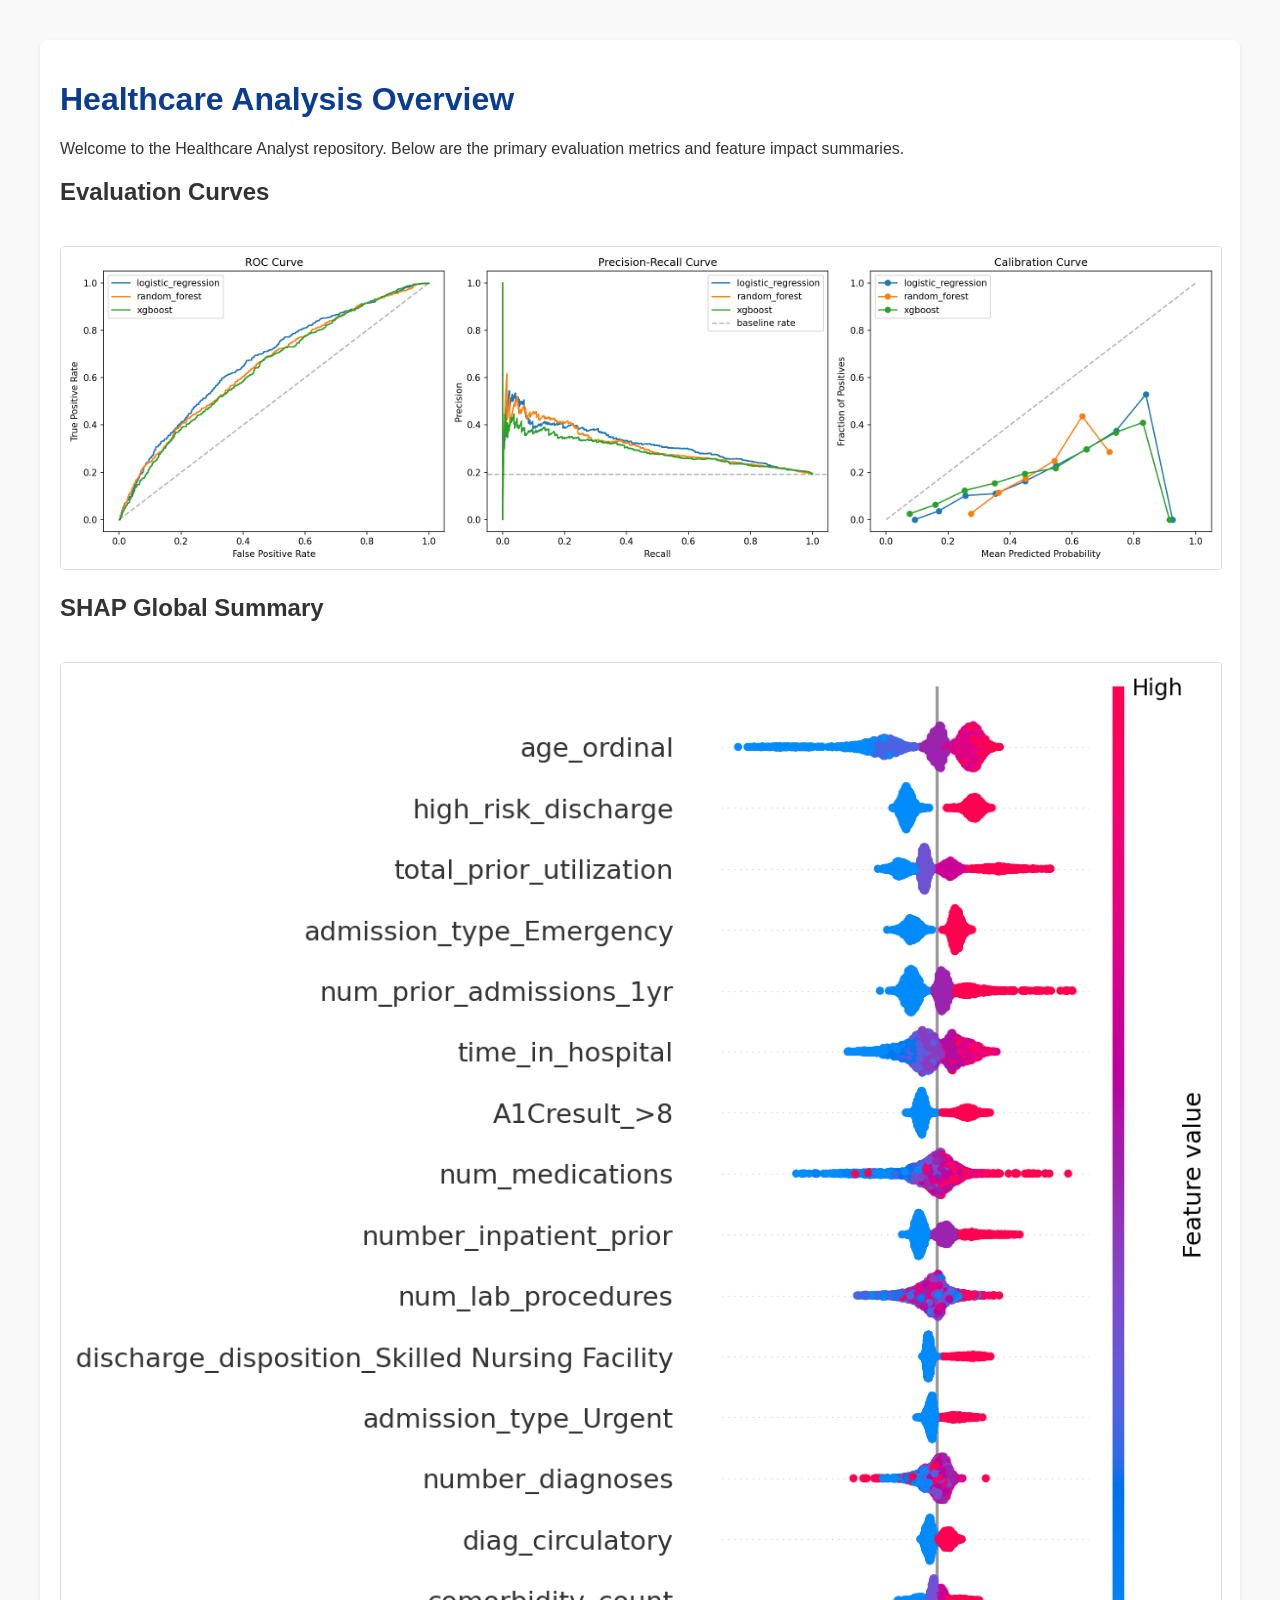
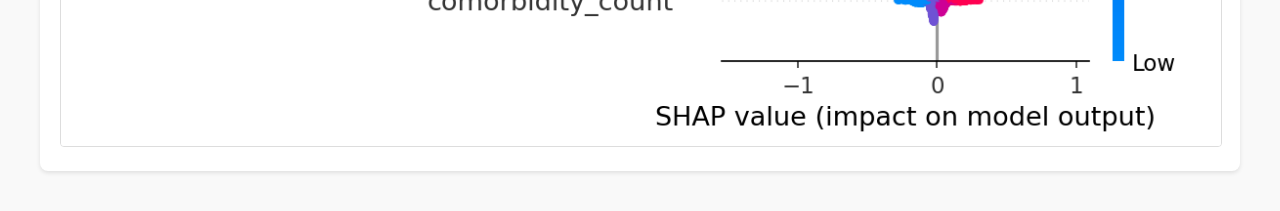
==== index.html @ 2f29ef71 "Rename index,html to index.html" ====
<!DOCTYPE html>
<html lang="en">
<head>
    <meta charset="UTF-8">
    <meta name="viewport" content="width=device-width, initial-scale=1.0">
    <title>Healthcare Analyst Dashboard</title>
    <style>
        body { font-family: Arial, sans-serif; margin: 40px; background-color: #f9f9f9; color: #333; }
        h1 { color: #0A3D91; }
        .container { background: white; padding: 20px; border-radius: 8px; box-shadow: 0 2px 4px rgba(0,0,0,0.1); }
        img { max-width: 100%; height: auto; margin-top: 20px; border: 1px solid #ddd; border-radius: 4px; }
    </style>
</head>
<body>
    <div class="container">
        <h1>Healthcare Analysis Overview</h1>
        <p>Welcome to the Healthcare Analyst repository. Below are the primary evaluation metrics and feature impact summaries.</p>
        
        <h2>Evaluation Curves</h2>
        <img src="evaluation_curves.png" alt="Evaluation Curves">

        <h2>SHAP Global Summary</h2>
        <img src="shap_global_summary.png" alt="SHAP Global Summary">
    </div>
</body>
</html>
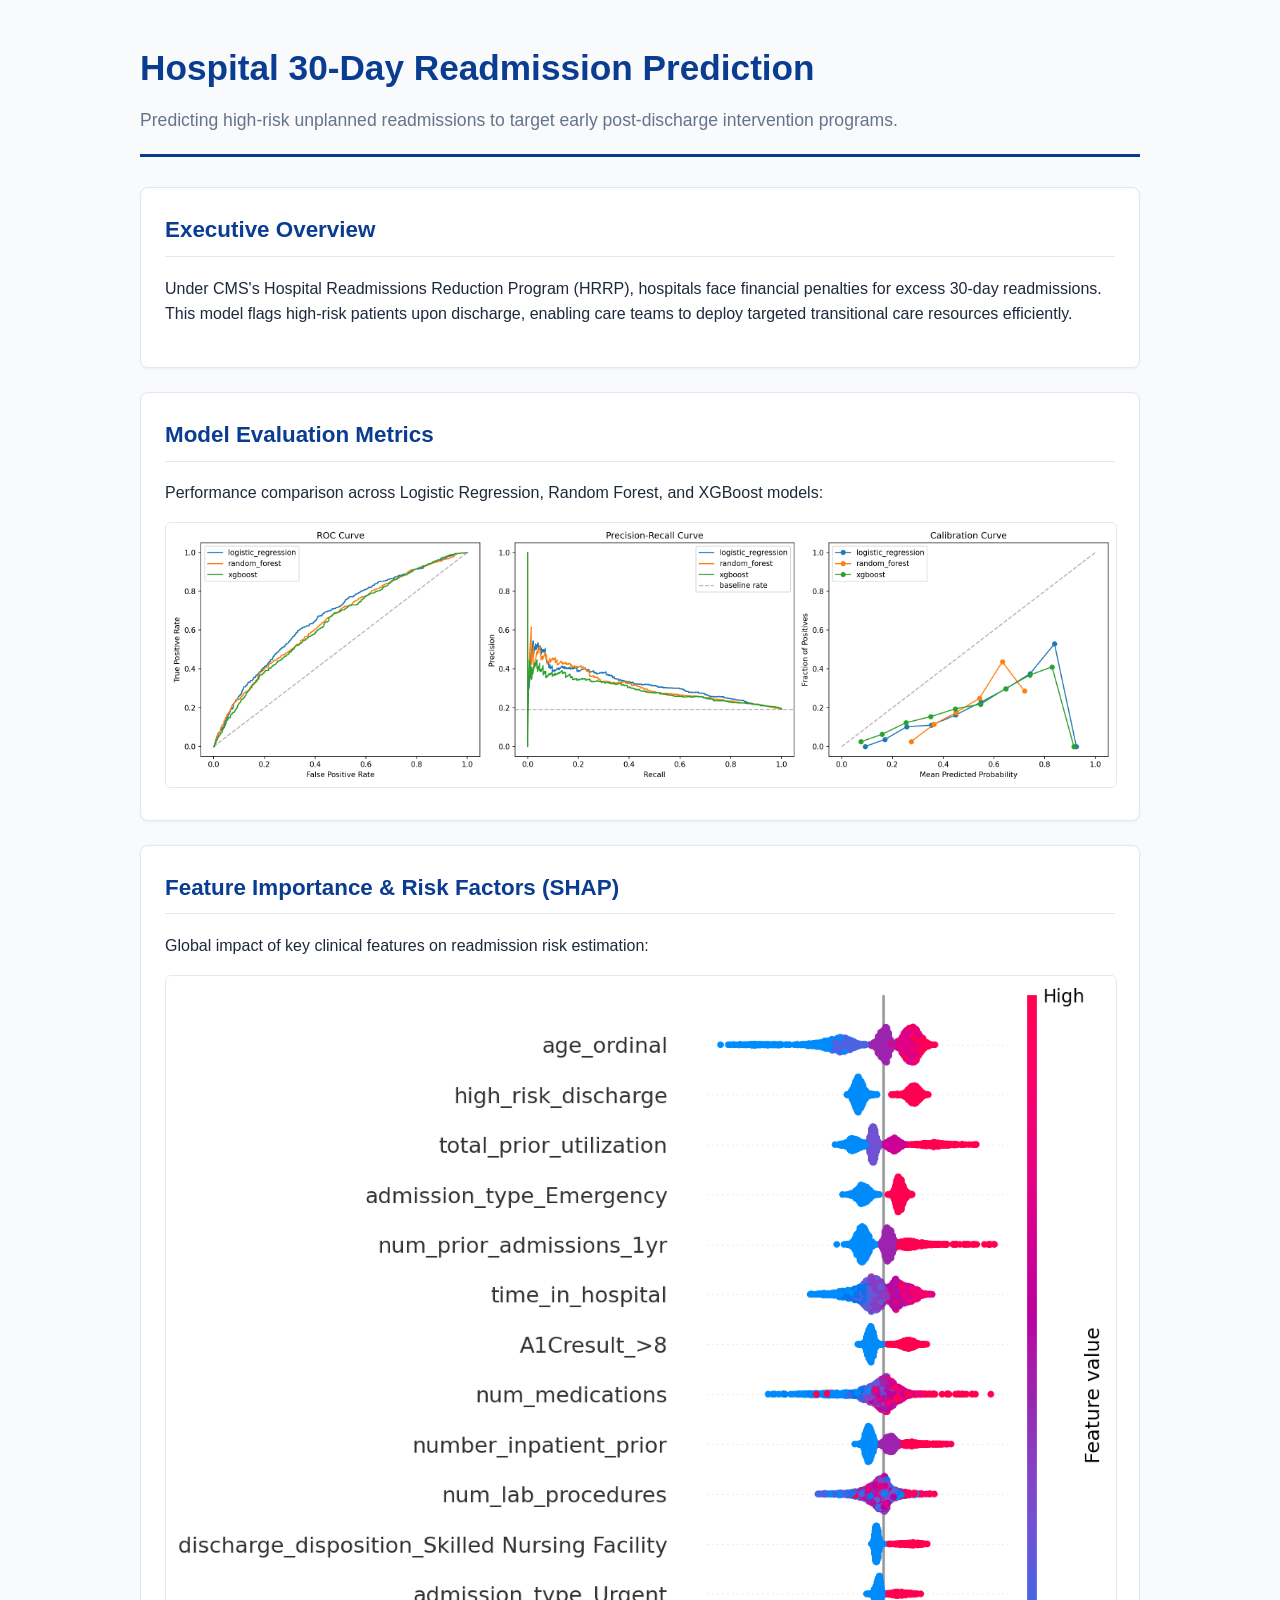
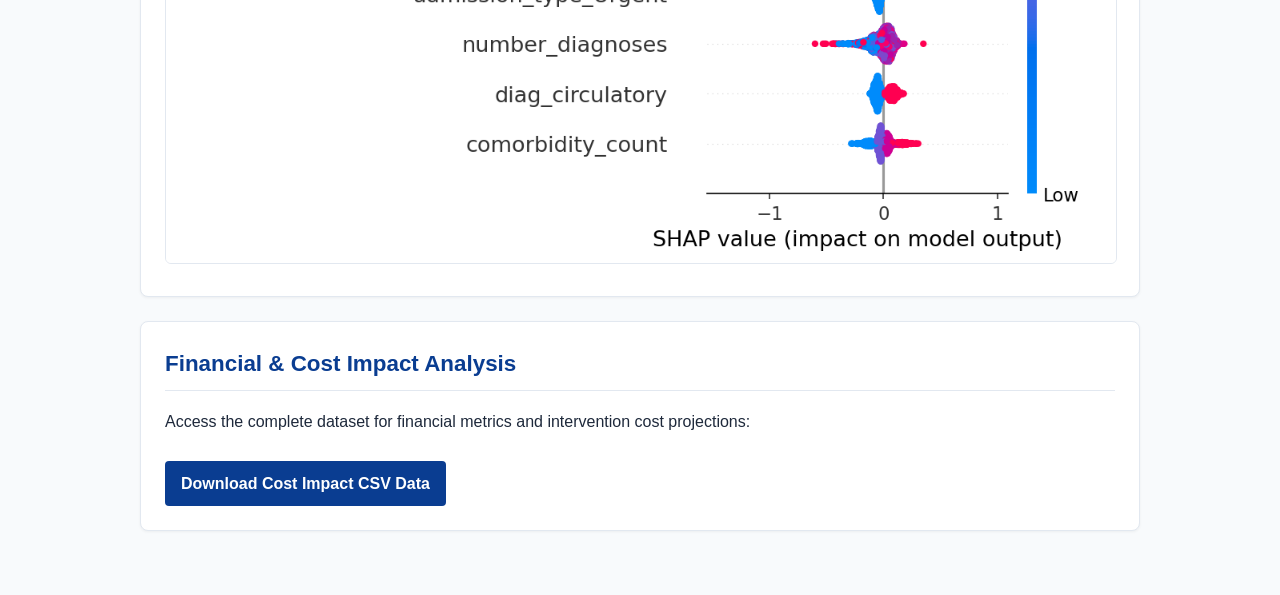
==== commit 0f1a59f4: "Revise title and enhance hospital dashboard content Updated the title and added content for hospital" ====
--- a/index.html
+++ b/index.html
@@ -3,24 +3,130 @@
 <head>
     <meta charset="UTF-8">
     <meta name="viewport" content="width=device-width, initial-scale=1.0">
-    <title>Healthcare Analyst Dashboard</title>
+    <title>Hospital 30-Day Readmission Prediction</title>
     <style>
-        body { font-family: Arial, sans-serif; margin: 40px; background-color: #f9f9f9; color: #333; }
-        h1 { color: #0A3D91; }
-        .container { background: white; padding: 20px; border-radius: 8px; box-shadow: 0 2px 4px rgba(0,0,0,0.1); }
-        img { max-width: 100%; height: auto; margin-top: 20px; border: 1px solid #ddd; border-radius: 4px; }
+        :root {
+            --primary: #0A3D91;
+            --secondary: #C9A227;
+            --bg: #F8FAFC;
+            --card-bg: #FFFFFF;
+            --text: #1E293B;
+            --text-muted: #64748B;
+            --border: #E2E8F0;
+        }
+
+        body {
+            font-family: -apple-system, BlinkMacSystemFont, "Segoe UI", Roboto, Helvetica, Arial, sans-serif;
+            background-color: var(--bg);
+            color: var(--text);
+            margin: 0;
+            padding: 40px 20px;
+            line-height: 1.6;
+        }
+
+        .container {
+            max-width: 1000px;
+            margin: 0 auto;
+        }
+
+        header {
+            margin-bottom: 30px;
+            border-bottom: 3px solid var(--primary);
+            padding-bottom: 20px;
+        }
+
+        h1 {
+            color: var(--primary);
+            font-size: 2.2rem;
+            margin: 0 0 10px 0;
+        }
+
+        .subtitle {
+            color: var(--text-muted);
+            font-size: 1.1rem;
+            margin: 0;
+        }
+
+        .card {
+            background: var(--card-bg);
+            border: 1px solid var(--border);
+            border-radius: 8px;
+            padding: 24px;
+            margin-bottom: 24px;
+            box-shadow: 0 1px 3px rgba(0,0,0,0.05);
+        }
+
+        h2 {
+            color: var(--primary);
+            font-size: 1.4rem;
+            margin-top: 0;
+            border-bottom: 1px solid var(--border);
+            padding-bottom: 8px;
+        }
+
+        .img-container {
+            text-align: center;
+            margin-top: 15px;
+        }
+
+        img {
+            max-width: 100%;
+            height: auto;
+            border-radius: 6px;
+            border: 1px solid var(--border);
+        }
+
+        .data-link {
+            display: inline-block;
+            margin-top: 10px;
+            background-color: var(--primary);
+            color: white;
+            padding: 10px 16px;
+            text-decoration: none;
+            border-radius: 4px;
+            font-weight: bold;
+        }
+
+        .data-link:hover {
+            background-color: #083075;
+        }
     </style>
 </head>
 <body>
-    <div class="container">
-        <h1>Healthcare Analysis Overview</h1>
-        <p>Welcome to the Healthcare Analyst repository. Below are the primary evaluation metrics and feature impact summaries.</p>
-        
-        <h2>Evaluation Curves</h2>
-        <img src="evaluation_curves.png" alt="Evaluation Curves">
 
-        <h2>SHAP Global Summary</h2>
-        <img src="shap_global_summary.png" alt="SHAP Global Summary">
+<div class="container">
+    <header>
+        <h1>Hospital 30-Day Readmission Prediction</h1>
+        <p class="subtitle">Predicting high-risk unplanned readmissions to target early post-discharge intervention programs.</p>
+    </header>
+
+    <div class="card">
+        <h2>Executive Overview</h2>
+        <p>Under CMS's Hospital Readmissions Reduction Program (HRRP), hospitals face financial penalties for excess 30-day readmissions. This model flags high-risk patients upon discharge, enabling care teams to deploy targeted transitional care resources efficiently.</p>
     </div>
+
+    <div class="card">
+        <h2>Model Evaluation Metrics</h2>
+        <p>Performance comparison across Logistic Regression, Random Forest, and XGBoost models:</p>
+        <div class="img-container">
+            <img src="evaluation_curves.png" alt="Evaluation Curves">
+        </div>
+    </div>
+
+    <div class="card">
+        <h2>Feature Importance & Risk Factors (SHAP)</h2>
+        <p>Global impact of key clinical features on readmission risk estimation:</p>
+        <div class="img-container">
+            <img src="shap_global_summary.png" alt="SHAP Global Summary">
+        </div>
+    </div>
+
+    <div class="card">
+        <h2>Financial & Cost Impact Analysis</h2>
+        <p>Access the complete dataset for financial metrics and intervention cost projections:</p>
+        <a href="cost_impact_analysis.csv" class="data-link" download>Download Cost Impact CSV Data</a>
+    </div>
+</div>
+
 </body>
 </html>
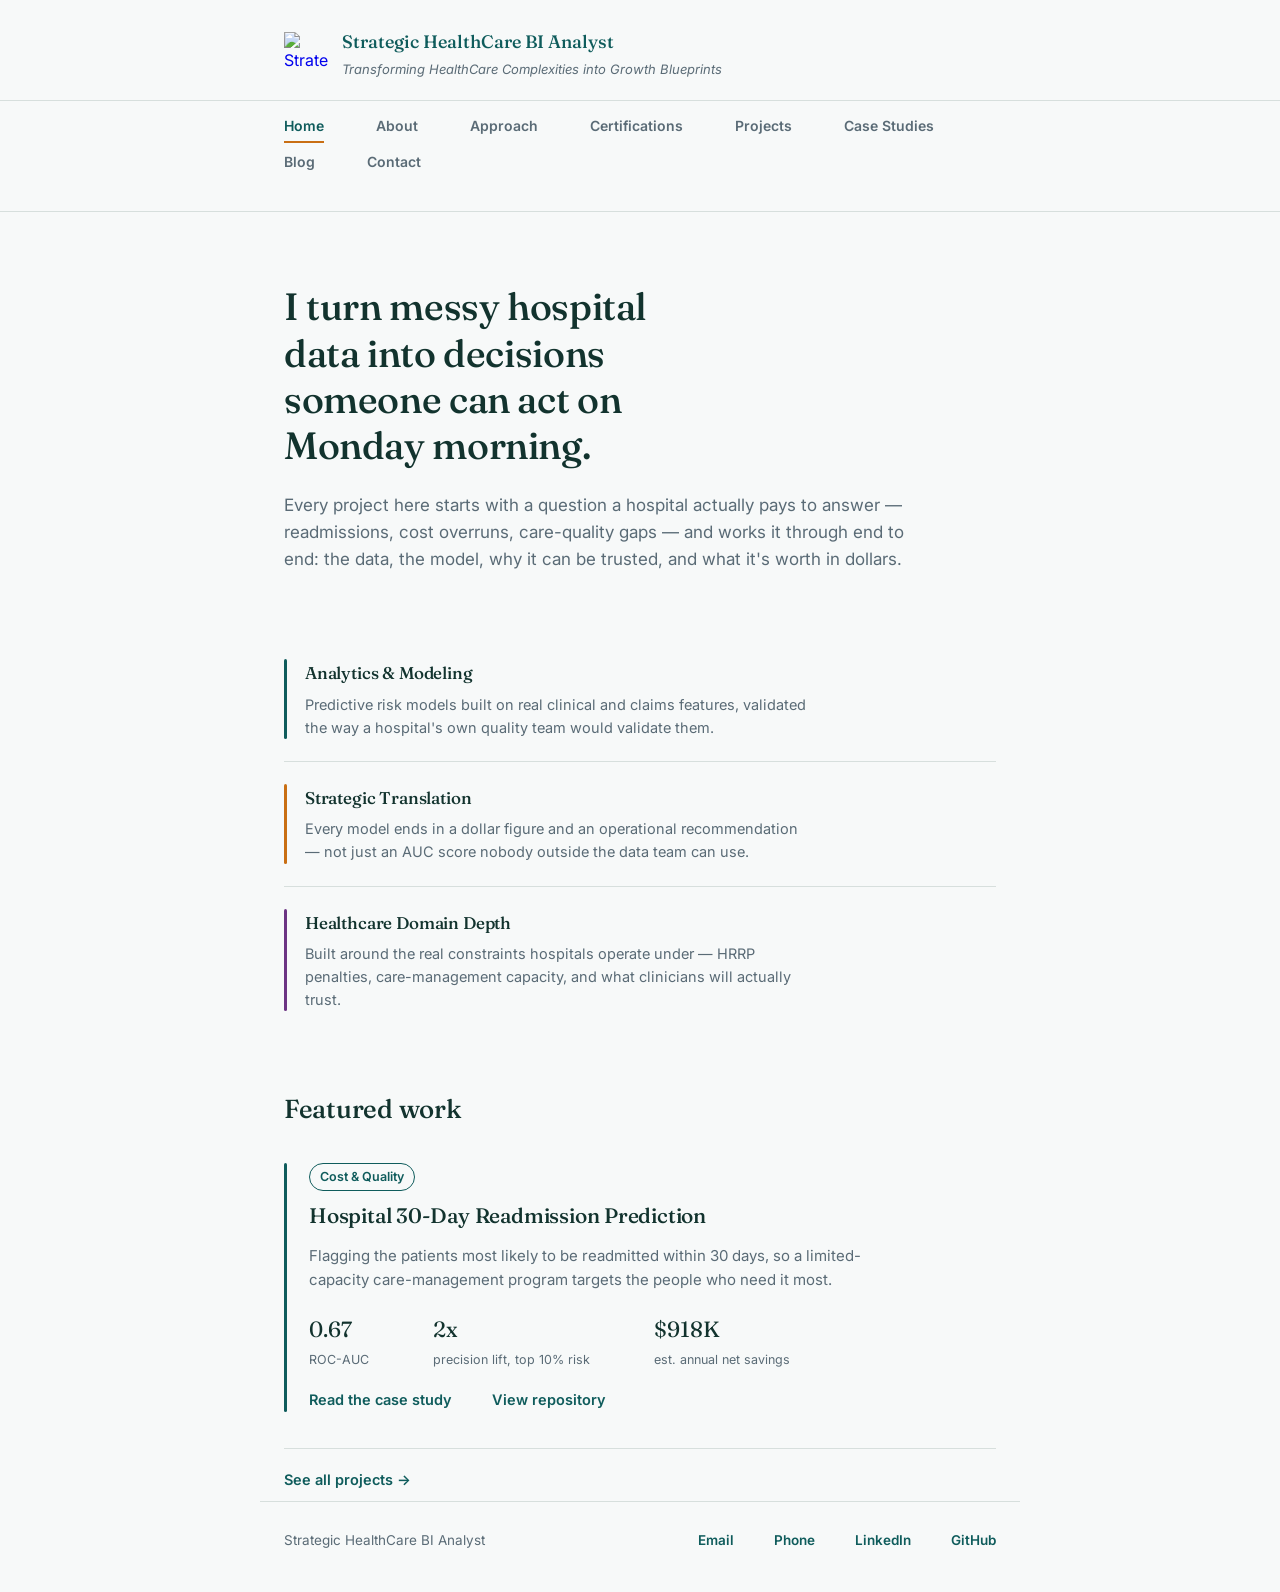
==== commit f90f0363: "Add files via upload" ====
--- a/index.html
+++ b/index.html
@@ -1,132 +1,114 @@
 <!DOCTYPE html>
 <html lang="en">
 <head>
-    <meta charset="UTF-8">
-    <meta name="viewport" content="width=device-width, initial-scale=1.0">
-    <title>Hospital 30-Day Readmission Prediction</title>
-    <style>
-        :root {
-            --primary: #0A3D91;
-            --secondary: #C9A227;
-            --bg: #F8FAFC;
-            --card-bg: #FFFFFF;
-            --text: #1E293B;
-            --text-muted: #64748B;
-            --border: #E2E8F0;
-        }
-
-        body {
-            font-family: -apple-system, BlinkMacSystemFont, "Segoe UI", Roboto, Helvetica, Arial, sans-serif;
-            background-color: var(--bg);
-            color: var(--text);
-            margin: 0;
-            padding: 40px 20px;
-            line-height: 1.6;
-        }
-
-        .container {
-            max-width: 1000px;
-            margin: 0 auto;
-        }
-
-        header {
-            margin-bottom: 30px;
-            border-bottom: 3px solid var(--primary);
-            padding-bottom: 20px;
-        }
-
-        h1 {
-            color: var(--primary);
-            font-size: 2.2rem;
-            margin: 0 0 10px 0;
-        }
-
-        .subtitle {
-            color: var(--text-muted);
-            font-size: 1.1rem;
-            margin: 0;
-        }
-
-        .card {
-            background: var(--card-bg);
-            border: 1px solid var(--border);
-            border-radius: 8px;
-            padding: 24px;
-            margin-bottom: 24px;
-            box-shadow: 0 1px 3px rgba(0,0,0,0.05);
-        }
-
-        h2 {
-            color: var(--primary);
-            font-size: 1.4rem;
-            margin-top: 0;
-            border-bottom: 1px solid var(--border);
-            padding-bottom: 8px;
-        }
-
-        .img-container {
-            text-align: center;
-            margin-top: 15px;
-        }
-
-        img {
-            max-width: 100%;
-            height: auto;
-            border-radius: 6px;
-            border: 1px solid var(--border);
-        }
-
-        .data-link {
-            display: inline-block;
-            margin-top: 10px;
-            background-color: var(--primary);
-            color: white;
-            padding: 10px 16px;
-            text-decoration: none;
-            border-radius: 4px;
-            font-weight: bold;
-        }
-
-        .data-link:hover {
-            background-color: #083075;
-        }
-    </style>
+<meta charset="UTF-8">
+<meta name="viewport" content="width=device-width, initial-scale=1.0">
+<title>Home — Strategic HealthCare BI Analyst</title>
+<meta name="description" content="Healthcare data science portfolio — turning clinical, operational, and claims data into decisions hospitals can act on.">
+<link rel="icon" type="image/png" href="assets/logo.png">
+<link rel="preconnect" href="https://fonts.googleapis.com">
+<link rel="preconnect" href="https://fonts.gstatic.com" crossorigin>
+<link href="https://fonts.googleapis.com/css2?family=Fraunces:opsz,wght@9..144,400;9..144,500;9..144,600&family=Inter:wght@400;500;600;700&display=swap" rel="stylesheet">
+<link rel="stylesheet" href="style.css">
 </head>
 <body>
 
-<div class="container">
-    <header>
-        <h1>Hospital 30-Day Readmission Prediction</h1>
-        <p class="subtitle">Predicting high-risk unplanned readmissions to target early post-discharge intervention programs.</p>
-    </header>
+  <header class="site-header">
+    <div class="wrap header-inner">
+      <a href="index.html" class="brand-link">
+        <img src="assets/logo.png" alt="Strategic HealthCare BI Analyst logo" class="brand-mark">
+        <div class="brand-block">
+          <span class="brand-name">Strategic HealthCare BI Analyst</span>
+          <span class="brand-tagline">Transforming HealthCare Complexities into Growth Blueprints</span>
+        </div>
+      </a>
+    </div>
+    <nav class="site-nav">
+      <div class="wrap nav-inner">
+        <a href="index.html" class="nav-link active">Home</a>
+        <a href="about.html" class="nav-link">About</a>
+        <a href="approach.html" class="nav-link">Approach</a>
+        <a href="certifications.html" class="nav-link">Certifications</a>
+        <a href="projects.html" class="nav-link">Projects</a>
+        <a href="case-studies.html" class="nav-link">Case Studies</a>
+        <a href="blog.html" class="nav-link">Blog</a>
+        <a href="contact.html" class="nav-link">Contact</a>
+      </div>
+    </nav>
+  </header>
 
-    <div class="card">
-        <h2>Executive Overview</h2>
-        <p>Under CMS's Hospital Readmissions Reduction Program (HRRP), hospitals face financial penalties for excess 30-day readmissions. This model flags high-risk patients upon discharge, enabling care teams to deploy targeted transitional care resources efficiently.</p>
+  <main>
+
+    <section class="hero wrap">
+      <h1>I turn messy hospital data into decisions someone can act on Monday morning.</h1>
+      <p class="lede">
+        Every project here starts with a question a hospital actually pays to answer —
+        readmissions, cost overruns, care-quality gaps — and works it through end to end:
+        the data, the model, why it can be trusted, and what it's worth in dollars.
+      </p>
+    </section>
+
+    <section class="pillars wrap">
+      <div class="pillar">
+        <div class="pillar-rule" style="background:#0F5C5C;"></div>
+        <div class="pillar-body">
+          <h3>Analytics &amp; Modeling</h3>
+          <p>Predictive risk models built on real clinical and claims features, validated the way a hospital's own quality team would validate them.</p>
+        </div>
+      </div>
+      <div class="pillar">
+        <div class="pillar-rule" style="background:#C96F14;"></div>
+        <div class="pillar-body">
+          <h3>Strategic Translation</h3>
+          <p>Every model ends in a dollar figure and an operational recommendation — not just an AUC score nobody outside the data team can use.</p>
+        </div>
+      </div>
+      <div class="pillar">
+        <div class="pillar-rule" style="background:#6C3483;"></div>
+        <div class="pillar-body">
+          <h3>Healthcare Domain Depth</h3>
+          <p>Built around the real constraints hospitals operate under — HRRP penalties, care-management capacity, and what clinicians will actually trust.</p>
+        </div>
+      </div>
+    </section>
+
+    <section class="featured wrap">
+      <h2>Featured work</h2>
+      <article class="project">
+        <div class="project-rule" style="background:#0F5C5C;"></div>
+        <div class="project-body">
+          <div class="project-head">
+            <span class="tag" style="color:#0F5C5C; border-color:#0F5C5C;">Cost &amp; Quality</span>
+            <h3>Hospital 30-Day Readmission Prediction</h3>
+          </div>
+          <p>Flagging the patients most likely to be readmitted within 30 days, so a limited-capacity care-management program targets the people who need it most.</p>
+          <div class="stat-row">
+            <div class="stat"><span class="stat-num">0.67</span><span class="stat-label">ROC-AUC</span></div>
+            <div class="stat"><span class="stat-num">2x</span><span class="stat-label">precision lift, top 10% risk</span></div>
+            <div class="stat"><span class="stat-num">$918K</span><span class="stat-label">est. annual net savings</span></div>
+          </div>
+          <div class="project-links">
+            <a href="case-studies.html">Read the case study</a>
+            <a href="https://github.com/sohail5993/Strategic-HealthCare-Analyst">View repository</a>
+          </div>
+        </div>
+      </article>
+      <p class="see-all"><a href="projects.html">See all projects →</a></p>
+    </section>
+    
+  </main>
+
+  <footer class="site-footer wrap">
+    <div class="footer-row">
+      <span>Strategic HealthCare BI Analyst</span>
+      <div class="footer-links">
+        <a href="mailto:strategichealthcarebianalyst@gmail.com">Email</a>
+        <a href="tel:+923004984892">Phone</a>
+        <a href="https://www.linkedin.com/in/aimms-consulting-35895439">LinkedIn</a>
+        <a href="https://github.com/sohail5993">GitHub</a>
+      </div>
     </div>
-
-    <div class="card">
-        <h2>Model Evaluation Metrics</h2>
-        <p>Performance comparison across Logistic Regression, Random Forest, and XGBoost models:</p>
-        <div class="img-container">
-            <img src="evaluation_curves.png" alt="Evaluation Curves">
-        </div>
-    </div>
-
-    <div class="card">
-        <h2>Feature Importance & Risk Factors (SHAP)</h2>
-        <p>Global impact of key clinical features on readmission risk estimation:</p>
-        <div class="img-container">
-            <img src="shap_global_summary.png" alt="SHAP Global Summary">
-        </div>
-    </div>
-
-    <div class="card">
-        <h2>Financial & Cost Impact Analysis</h2>
-        <p>Access the complete dataset for financial metrics and intervention cost projections:</p>
-        <a href="cost_impact_analysis.csv" class="data-link" download>Download Cost Impact CSV Data</a>
-    </div>
-</div>
+  </footer>
 
 </body>
 </html>
--- a/style.css
+++ b/style.css
@@ -0,0 +1,458 @@
+:root {
+  --paper: #F7F9F9;
+  --ink: #12332E;
+  --teal: #0F5C5C;
+  --orange: #C96F14;
+  --rule: #D7DFDD;
+  --muted: #5A6B76;
+}
+
+* { box-sizing: border-box; margin: 0; padding: 0; }
+
+html { scroll-behavior: smooth; }
+
+body {
+  background: var(--paper);
+  color: var(--ink);
+  font-family: 'Inter', -apple-system, sans-serif;
+  font-size: 16px;
+  line-height: 1.6;
+  -webkit-font-smoothing: antialiased;
+}
+
+.wrap {
+  max-width: 760px;
+  margin: 0 auto;
+  padding: 0 24px;
+}
+
+h1, h2, h3 {
+  font-family: 'Fraunces', Georgia, serif;
+  font-weight: 500;
+  color: var(--ink);
+  letter-spacing: -0.01em;
+}
+
+/* ---- Header ---- */
+.site-header {
+  border-bottom: 1px solid var(--rule);
+  padding: 28px 0;
+}
+.header-inner {
+  display: flex;
+  align-items: center;
+  gap: 14px;
+}
+.brand-link {
+  display: flex;
+  align-items: center;
+  gap: 14px;
+  text-decoration: none;
+}
+.brand-mark {
+  width: 44px;
+  height: 44px;
+  object-fit: contain;
+  flex-shrink: 0;
+}
+.brand-block {
+  display: flex;
+  flex-direction: column;
+}
+.brand-name {
+  font-family: 'Fraunces', Georgia, serif;
+  font-size: 18px;
+  font-weight: 500;
+  color: var(--teal);
+}
+.brand-tagline {
+  font-size: 13px;
+  color: var(--muted);
+  font-style: italic;
+  margin-top: 2px;
+}
+
+/* ---- Nav ---- */
+.site-nav {
+  border-top: 1px solid var(--rule);
+  margin-top: 20px;
+}
+.nav-inner {
+  display: flex;
+  flex-wrap: wrap;
+  gap: 4px 26px;
+  padding-top: 14px;
+}
+.nav-inner a { margin-right: 26px; margin-bottom: 4px; }
+.nav-inner a:last-child { margin-right: 0; }
+.nav-link {
+  font-size: 14px;
+  font-weight: 600;
+  color: var(--muted);
+  text-decoration: none;
+  padding-bottom: 4px;
+  border-bottom: 2px solid transparent;
+}
+.nav-link:hover { color: var(--teal); }
+.nav-link.active {
+  color: var(--teal);
+  border-bottom-color: var(--orange);
+}
+
+/* ---- Page header (non-home pages) ---- */
+.page-header { padding: 56px 24px 20px; }
+.page-header h1 { font-size: 34px; }
+.page-header .lede {
+  margin-top: 14px;
+  font-size: 16.5px;
+  color: var(--muted);
+  max-width: 58ch;
+}
+
+/* ---- Prose (About, Blog) ---- */
+.prose { padding: 8px 24px 80px; }
+.prose p {
+  font-size: 16px;
+  color: var(--ink);
+  max-width: 64ch;
+  margin-bottom: 18px;
+}
+.prose h2 {
+  font-size: 22px;
+  margin-top: 36px;
+  margin-bottom: 16px;
+}
+.prose-list {
+  list-style: none;
+  max-width: 64ch;
+}
+.prose-list li {
+  position: relative;
+  padding-left: 20px;
+  margin-bottom: 12px;
+  color: var(--ink);
+  font-size: 15.5px;
+}
+.prose-list li::before {
+  content: "";
+  position: absolute;
+  left: 0;
+  top: 9px;
+  width: 6px;
+  height: 6px;
+  border-radius: 50%;
+  background: var(--orange);
+}
+
+/* ---- Pillars (Home) ---- */
+.pillars {
+  padding: 8px 24px 8px;
+  display: flex;
+  flex-direction: column;
+}
+.pillar {
+  display: flex;
+  gap: 18px;
+  padding: 22px 0;
+  border-bottom: 1px solid var(--rule);
+}
+.pillar:last-child { border-bottom: none; }
+.pillar-rule { width: 3px; border-radius: 2px; flex-shrink: 0; }
+.pillar-body h3 { font-size: 17px; margin-bottom: 6px; }
+.pillar-body p { color: var(--muted); font-size: 14.5px; max-width: 56ch; }
+
+.featured { padding: 48px 24px 8px; }
+.see-all { margin-top: 18px; }
+.see-all a {
+  color: var(--teal);
+  font-weight: 600;
+  font-size: 14.5px;
+  text-decoration: none;
+}
+.see-all a:hover { text-decoration: underline; }
+
+/* ---- Steps (Approach) ---- */
+.steps { padding: 8px 24px 80px; }
+.step {
+  display: flex;
+  gap: 22px;
+  padding: 28px 0;
+  border-bottom: 1px solid var(--rule);
+}
+.step:first-child { padding-top: 4px; }
+.step:last-child { border-bottom: none; }
+.step-rule { width: 3px; border-radius: 2px; flex-shrink: 0; }
+.step-num {
+  font-family: 'Fraunces', Georgia, serif;
+  font-size: 13px;
+  color: var(--muted);
+  display: block;
+  margin-bottom: 4px;
+}
+.step-body h3 { font-size: 19px; margin-bottom: 8px; }
+.step-body p { color: var(--muted); font-size: 15px; max-width: 60ch; }
+
+/* ---- Certifications ---- */
+.cert-group { padding: 8px 24px 8px; }
+.cert-category {
+  font-size: 13px;
+  font-weight: 700;
+  text-transform: uppercase;
+  letter-spacing: 0.4px;
+  color: var(--orange);
+  margin: 32px 0 4px;
+}
+.cert-group:first-of-type .cert-category { margin-top: 8px; }
+.cert-list { display: flex; flex-direction: column; }
+.cert {
+  display: flex;
+  gap: 18px;
+  padding: 22px 0;
+  border-bottom: 1px solid var(--rule);
+}
+.cert:last-child { border-bottom: none; }
+.cert-rule { width: 3px; border-radius: 2px; flex-shrink: 0; }
+.cert-body h3 { font-size: 17px; }
+.cert-meta { color: var(--muted); font-size: 12.5px; font-weight: 600; margin: 4px 0 6px; }
+.cert-body p:not(.cert-meta) { color: var(--muted); font-size: 14.5px; max-width: 62ch; }
+.cert-links { margin-top: 10px; }
+.cert-links a {
+  color: var(--teal);
+  font-size: 13.5px;
+  font-weight: 600;
+  text-decoration: none;
+  border-bottom: 1px solid transparent;
+}
+.cert-links a:hover { border-color: var(--teal); }
+
+/* ---- Case study ---- */
+.case-study { padding: 8px 24px 20px; }
+.cs-tag {
+  display: inline-block;
+  font-size: 12.5px;
+  font-weight: 600;
+  padding: 3px 10px;
+  border: 1px solid;
+  border-radius: 20px;
+  margin-bottom: 16px;
+}
+.case-study h2 { font-size: 28px; margin-bottom: 24px; }
+.case-study h3 { font-size: 17px; margin-top: 28px; margin-bottom: 10px; color: var(--teal); }
+.case-study p { color: var(--ink); font-size: 15.5px; max-width: 64ch; }
+.cs-links { display: flex; margin-top: 28px; }
+.cs-links a { margin-right: 24px; }
+.cs-links a:last-child { margin-right: 0; }
+.cs-links a {
+  color: var(--teal);
+  font-weight: 600;
+  font-size: 14.5px;
+  text-decoration: none;
+  border-bottom: 1px solid transparent;
+}
+.cs-links a:hover { border-color: var(--teal); }
+.cs-placeholder { padding: 24px 24px 80px; border-top: 1px solid var(--rule); margin-top: 20px; }
+
+/* ---- Contact ---- */
+.contact-list { padding: 8px 24px 80px; display: flex; flex-direction: column; }
+.contact-item {
+  display: flex;
+  justify-content: space-between;
+  align-items: baseline;
+  padding: 20px 0;
+  border-bottom: 1px solid var(--rule);
+  text-decoration: none;
+}
+.contact-item:last-child { border-bottom: none; }
+.contact-label {
+  font-family: 'Fraunces', Georgia, serif;
+  font-size: 18px;
+  color: var(--ink);
+}
+.contact-value {
+  font-size: 14.5px;
+  color: var(--teal);
+  font-weight: 600;
+}
+.contact-item:hover .contact-value { text-decoration: underline; }
+
+/* ---- Hero ---- */
+.hero {
+  padding: 72px 24px 56px;
+}
+.hero h1 {
+  font-size: 38px;
+  line-height: 1.22;
+  max-width: 15ch;
+}
+.hero .lede {
+  margin-top: 22px;
+  font-size: 17px;
+  color: var(--muted);
+  max-width: 58ch;
+}
+
+/* ---- Section headers ---- */
+section h2 {
+  font-size: 26px;
+  margin-bottom: 28px;
+}
+.projects { padding: 20px 24px 8px; }
+.skills { padding: 48px 24px 80px; border-top: 1px solid var(--rule); margin-top: 24px; }
+
+/* ---- Projects ---- */
+.project {
+  display: flex;
+  gap: 22px;
+  padding: 36px 0;
+  border-bottom: 1px solid var(--rule);
+}
+.project:first-of-type { padding-top: 4px; }
+
+.project-rule {
+  width: 3px;
+  flex-shrink: 0;
+  border-radius: 2px;
+}
+
+.project-body { flex: 1; min-width: 0; }
+
+.project-head {
+  display: flex;
+  flex-direction: column;
+  gap: 8px;
+  margin-bottom: 12px;
+}
+
+.tag {
+  display: inline-block;
+  align-self: flex-start;
+  font-size: 12.5px;
+  font-weight: 600;
+  padding: 3px 10px;
+  border: 1px solid;
+  border-radius: 20px;
+}
+
+.project h3 {
+  font-size: 21px;
+  font-weight: 500;
+}
+
+.project p {
+  color: var(--muted);
+  font-size: 15px;
+  max-width: 62ch;
+}
+
+.stat-row {
+  display: flex;
+  gap: 32px;
+  margin-top: 20px;
+  flex-wrap: wrap;
+}
+.stat-row .stat { margin-right: 32px; }
+.stat-row .stat:last-child { margin-right: 0; }
+.stat {
+  display: flex;
+  flex-direction: column;
+  gap: 3px;
+}
+.stat-num {
+  font-family: 'Fraunces', Georgia, serif;
+  font-size: 22px;
+  color: var(--ink);
+}
+.stat-label {
+  font-size: 12.5px;
+  color: var(--muted);
+  max-width: 20ch;
+  line-height: 1.4;
+}
+
+.project-links {
+  display: flex;
+  gap: 20px;
+  margin-top: 20px;
+}
+.project-links a { margin-right: 20px; }
+.project-links a:last-child { margin-right: 0; }
+.project-links a {
+  color: var(--teal);
+  font-size: 14.5px;
+  font-weight: 600;
+  text-decoration: none;
+  border-bottom: 1px solid transparent;
+  transition: border-color 0.15s ease;
+}
+.project-links a:hover { border-color: var(--teal); }
+
+.project-placeholder .project-body { opacity: 0.7; }
+.project-placeholder p { max-width: 56ch; }
+.coming-soon {
+  font-size: 13px;
+  color: var(--muted);
+  font-style: italic;
+}
+
+/* ---- Skills ---- */
+.skills-row {
+  font-size: 15px;
+  color: var(--muted);
+  line-height: 1.9;
+  max-width: 62ch;
+}
+
+/* ---- Footer ---- */
+.site-footer {
+  border-top: 1px solid var(--rule);
+  padding: 28px 24px 40px;
+}
+.footer-row {
+  display: flex;
+  justify-content: space-between;
+  align-items: center;
+  flex-wrap: wrap;
+  gap: 12px;
+}
+.footer-row > span {
+  font-size: 13.5px;
+  color: var(--muted);
+}
+.footer-links {
+  display: flex;
+  gap: 20px;
+}
+.footer-links a { margin-right: 20px; }
+.footer-links a:last-child { margin-right: 0; }
+.footer-links a {
+  color: var(--teal);
+  font-size: 13.5px;
+  font-weight: 600;
+  text-decoration: none;
+}
+.footer-links a:hover { text-decoration: underline; }
+
+/* ---- Responsive ---- */
+@media (max-width: 600px) {
+  .hero { padding: 48px 20px 40px; }
+  .hero h1 { font-size: 30px; max-width: 100%; }
+  .project { flex-direction: column; gap: 10px; }
+  .project-rule { width: 100%; height: 3px; }
+  .stat-row { gap: 22px; }
+  .footer-row { flex-direction: column; align-items: flex-start; }
+  .nav-inner { gap: 6px 18px; }
+  .nav-link { font-size: 13.5px; }
+  .pillar, .step, .cert { flex-direction: column; gap: 8px; }
+  .pillar-rule, .step-rule, .cert-rule { width: 100%; height: 3px; }
+  .contact-item { flex-direction: column; align-items: flex-start; gap: 4px; }
+}
+
+/* ---- Accessibility ---- */
+a:focus-visible, button:focus-visible {
+  outline: 2px solid var(--teal);
+  outline-offset: 2px;
+}
+@media (prefers-reduced-motion: reduce) {
+  html { scroll-behavior: auto; }
+  * { transition: none !important; }
+}
